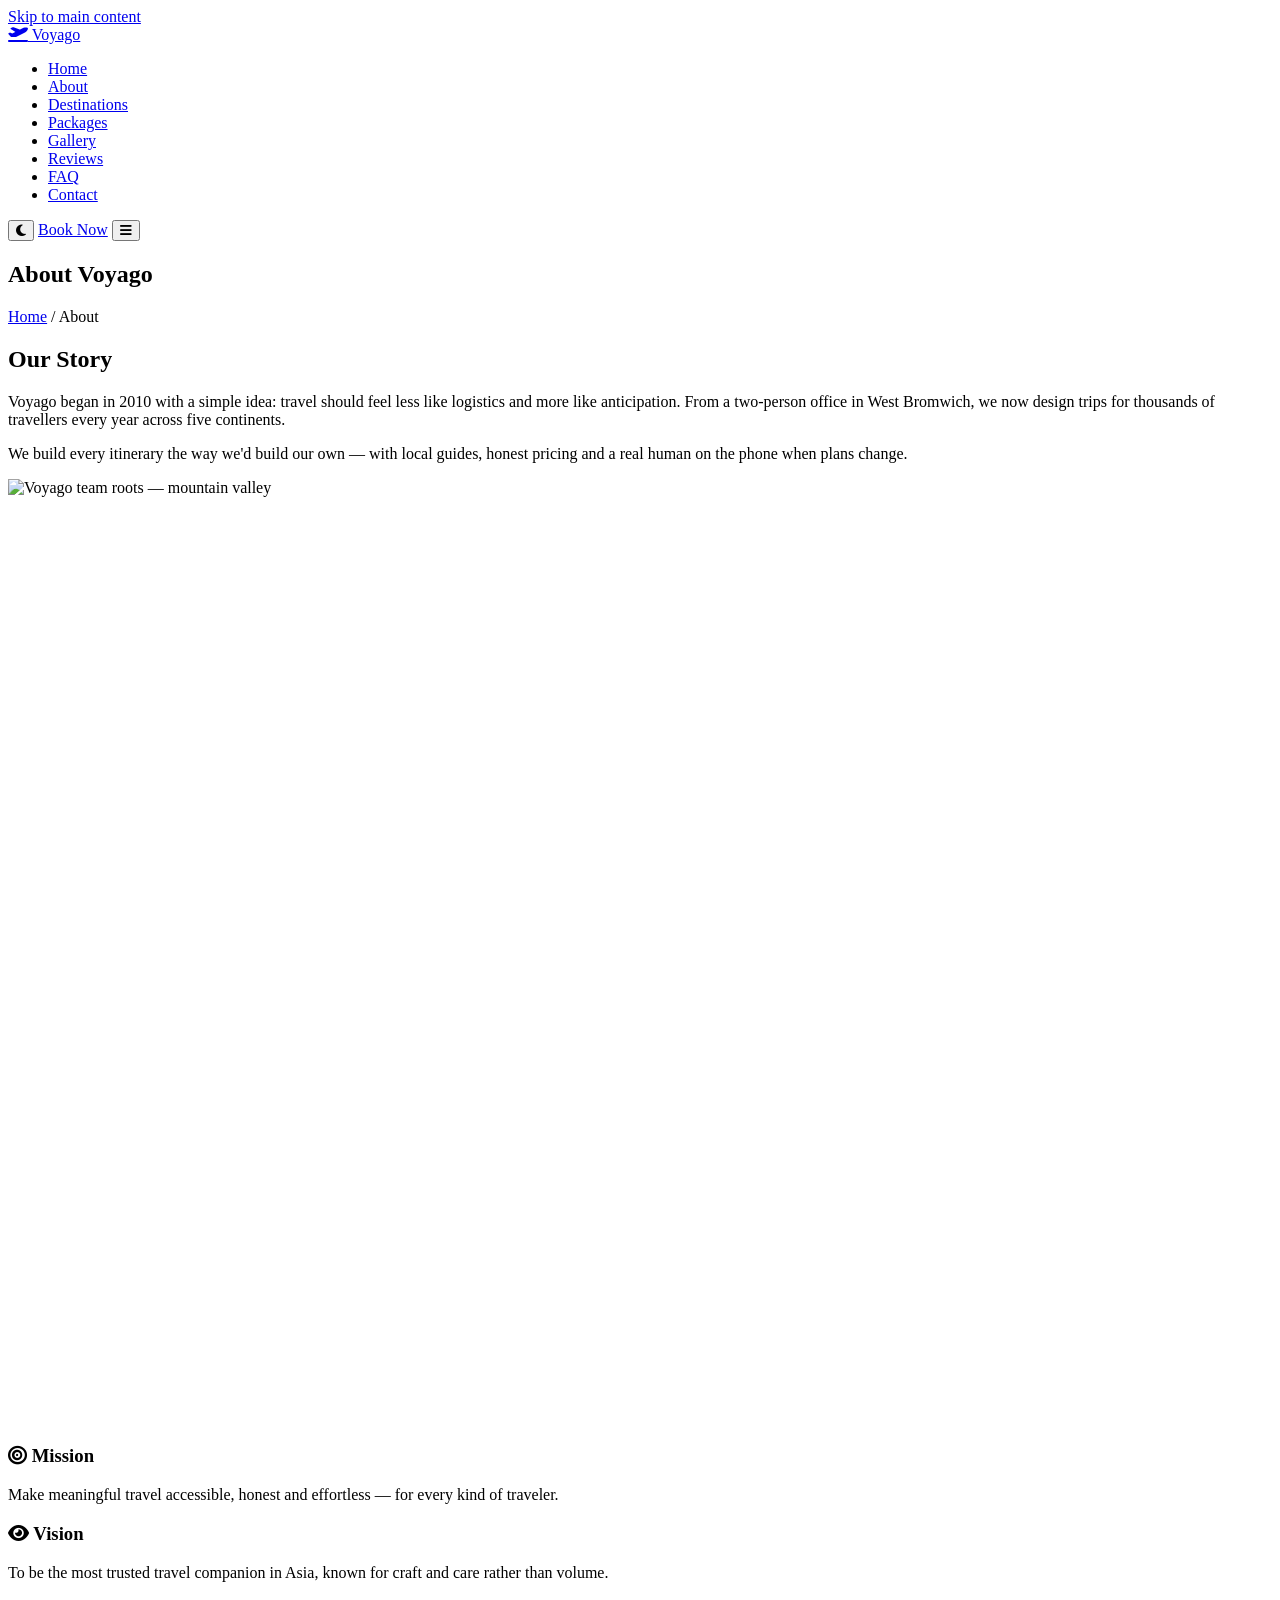
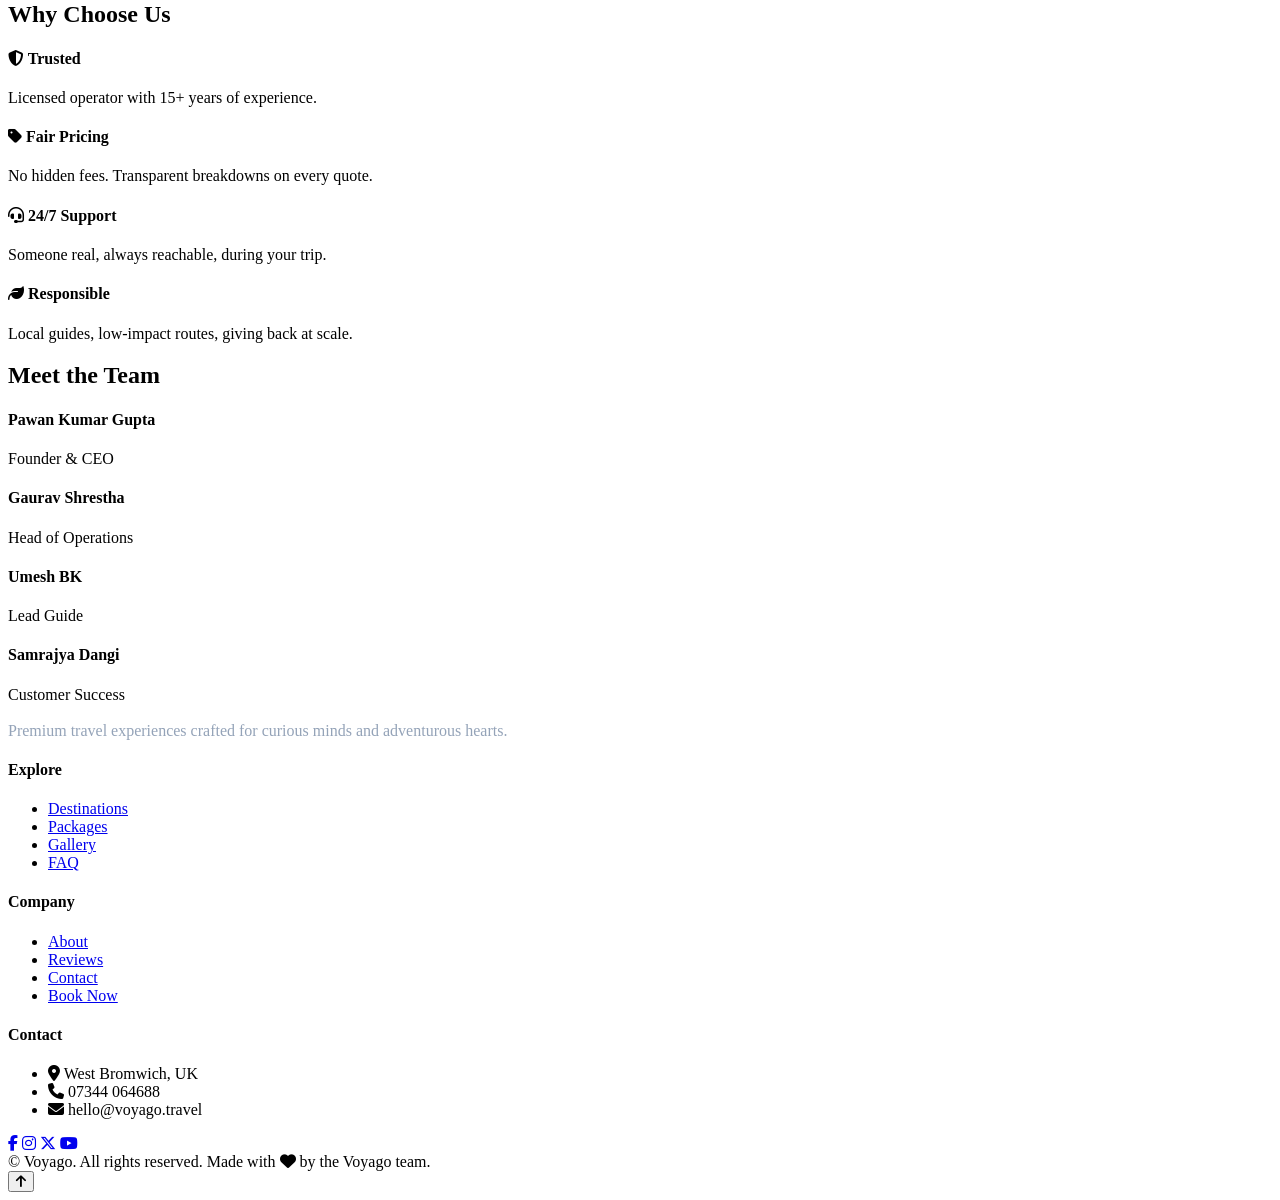
==== about.html @ ce90f22d "Add files via upload" ====
<!DOCTYPE html>
<html lang="en">
<head>
  <meta charset="UTF-8" />
  <meta name="viewport" content="width=device-width, initial-scale=1.0" />
  <meta name="description" content="About Voyago — our story, mission, vision and the people behind the trips." />
  <title>About — Voyago</title>
  <link rel="icon" href="assets/favicon/favicon.ico" />
  <link rel="preconnect" href="https://fonts.googleapis.com" />
  <link rel="preconnect" href="https://fonts.gstatic.com" crossorigin />
  <link href="https://fonts.googleapis.com/css2?family=Open+Sans:wght@400;500;600&family=Poppins:wght@400;500;600;700&display=swap" rel="stylesheet" />
  <link rel="stylesheet" href="https://cdnjs.cloudflare.com/ajax/libs/font-awesome/6.5.1/css/all.min.css" />
  <link rel="stylesheet" href="assets/css/reset.css" />
  <link rel="stylesheet" href="assets/css/variables.css" />
  <link rel="stylesheet" href="assets/css/style.css" />
  <link rel="stylesheet" href="assets/css/components.css" />
  <link rel="stylesheet" href="assets/css/animations.css" />
  <link rel="stylesheet" href="assets/css/responsive.css" />
</head>
<body>
  <a class="skip-link" href="#main">Skip to main content</a>
  <div class="loader" id="loader" aria-hidden="true"><div class="loader-spinner" role="status" aria-label="Loading"></div></div>

  <header class="site-header" role="banner">
    <div class="container">
      <nav class="nav" aria-label="Primary">
        <a href="index.html" class="brand"><i class="fa-solid fa-plane-departure"></i> Voyago</a>
        <ul class="nav-menu" id="navMenu">
          <li><a href="index.html">Home</a></li>
          <li><a href="about.html" class="active">About</a></li>
          <li><a href="destinations.html">Destinations</a></li>
          <li><a href="packages.html">Packages</a></li>
          <li><a href="gallery.html">Gallery</a></li>
          <li><a href="testimonials.html">Reviews</a></li>
          <li><a href="faq.html">FAQ</a></li>
          <li><a href="contact.html">Contact</a></li>
        </ul>
        <div class="nav-actions">
          <button class="theme-toggle" id="themeToggle" aria-label="Toggle dark mode"><i class="fa-solid fa-moon"></i></button>
          <a href="booking.html" class="btn btn-primary">Book Now</a>
          <button class="nav-toggle" id="navToggle" aria-label="Toggle menu" aria-controls="navMenu" aria-expanded="false"><i class="fa-solid fa-bars"></i></button>
        </div>
      </nav>
    </div>
  </header>

  <main id="main">
    <section class="page-banner">
      <div class="container">
        <h1>About Voyago</h1>
        <nav class="breadcrumb" aria-label="Breadcrumb"><a href="index.html">Home</a> / <span>About</span></nav>
      </div>
    </section>

    <section class="section">
      <div class="container grid-2">
        <div class="reveal left">
          <h2>Our Story</h2>
          <p style="margin-top: var(--sp-3);">Voyago began in 2010 with a simple idea: travel should feel less like logistics and more like anticipation. From a two-person office in West Bromwich, we now design trips for thousands of travellers every year across five continents.</p>
          <p style="margin-top: var(--sp-3);">We build every itinerary the way we'd build our own — with local guides, honest pricing and a real human on the phone when plans change.</p>
        </div>
        <div class="reveal right" style="border-radius:var(--radius-lg); aspect-ratio:4/3; overflow:hidden;">
          <img src="assets/images/gallery/alpine-valley.webp" alt="Voyago team roots — mountain valley" loading="lazy" style="width:100%; height:100%; object-fit:cover; display:block;">
        </div>
      </div>
    </section>

    <section class="section" style="background: var(--color-surface);">
      <div class="container">
        <div class="grid-2">
          <div class="card reveal">
            <div class="card-body">
              <h3><i class="fa-solid fa-bullseye" style="color:var(--color-primary);"></i> Mission</h3>
              <p style="margin-top:var(--sp-3);">Make meaningful travel accessible, honest and effortless — for every kind of traveler.</p>
            </div>
          </div>
          <div class="card reveal">
            <div class="card-body">
              <h3><i class="fa-solid fa-eye" style="color:var(--color-secondary);"></i> Vision</h3>
              <p style="margin-top:var(--sp-3);">To be the most trusted travel companion in Asia, known for craft and care rather than volume.</p>
            </div>
          </div>
        </div>
      </div>
    </section>

    <section class="section">
      <div class="container">
        <h2 class="section-title reveal">Why Choose Us</h2>
        <div class="grid-4 stagger">
          <div class="card"><div class="card-body"><h4><i class="fa-solid fa-shield-halved" style="color:var(--color-primary);"></i> Trusted</h4><p>Licensed operator with 15+ years of experience.</p></div></div>
          <div class="card"><div class="card-body"><h4><i class="fa-solid fa-tag" style="color:var(--color-primary);"></i> Fair Pricing</h4><p>No hidden fees. Transparent breakdowns on every quote.</p></div></div>
          <div class="card"><div class="card-body"><h4><i class="fa-solid fa-headset" style="color:var(--color-primary);"></i> 24/7 Support</h4><p>Someone real, always reachable, during your trip.</p></div></div>
          <div class="card"><div class="card-body"><h4><i class="fa-solid fa-leaf" style="color:var(--color-primary);"></i> Responsible</h4><p>Local guides, low-impact routes, giving back at scale.</p></div></div>
        </div>
      </div>
    </section>

    <section class="section" style="background: var(--color-surface);">
      <div class="container">
        <h2 class="section-title reveal">Meet the Team</h2>
        <div class="grid-4 stagger">
          <div class="team-card">
            <div class="team-avatar" style="background:linear-gradient(135deg,#0d6efd,#20c997);"></div>
            <h4>Pawan Kumar Gupta</h4>
            <span class="team-role">Founder & CEO</span>
          </div>
          <div class="team-card">
            <div class="team-avatar" style="background:linear-gradient(135deg,#f59e0b,#dc2626);"></div>
            <h4>Gaurav Shrestha</h4>
            <span class="team-role">Head of Operations</span>
          </div>
          <div class="team-card">
            <div class="team-avatar" style="background:linear-gradient(135deg,#10b981,#059669);"></div>
            <h4>Umesh BK</h4>
            <span class="team-role">Lead Guide</span>
          </div>
          <div class="team-card">
            <div class="team-avatar" style="background:linear-gradient(135deg,#8b5cf6,#6366f1);"></div>
            <h4>Samrajya Dangi</h4>
            <span class="team-role">Customer Success</span>
          </div>
        </div>
      </div>
    </section>
  </main>

  <footer class="site-footer" role="contentinfo">
    <div class="container">
      <div class="footer-grid">
        <div>
          <div class="brand" style="color:#fff;"><i class="fa-solid fa-plane-departure"></i> Voyago</div>
          <p style="color:#94a3b8; margin-top: var(--sp-3);">Premium travel experiences crafted for curious minds and adventurous hearts.</p>
        </div>
        <div><h4>Explore</h4><ul><li><a href="destinations.html">Destinations</a></li><li><a href="packages.html">Packages</a></li><li><a href="gallery.html">Gallery</a></li><li><a href="faq.html">FAQ</a></li></ul></div>
        <div><h4>Company</h4><ul><li><a href="about.html">About</a></li><li><a href="testimonials.html">Reviews</a></li><li><a href="contact.html">Contact</a></li><li><a href="booking.html">Book Now</a></li></ul></div>
        <div>
          <h4>Contact</h4>
          <ul>
            <li><i class="fa-solid fa-location-dot"></i> West Bromwich, UK</li>
            <li><i class="fa-solid fa-phone"></i> 07344 064688</li>
            <li><i class="fa-solid fa-envelope"></i> hello@voyago.travel</li>
          </ul>
          <div class="socials" style="margin-top: var(--sp-3);">
            <a href="#" aria-label="Facebook"><i class="fa-brands fa-facebook-f"></i></a>
            <a href="#" aria-label="Instagram"><i class="fa-brands fa-instagram"></i></a>
            <a href="#" aria-label="Twitter"><i class="fa-brands fa-x-twitter"></i></a>
            <a href="#" aria-label="YouTube"><i class="fa-brands fa-youtube"></i></a>
          </div>
        </div>
      </div>
      <div class="footer-bottom">
        <span>&copy; <span id="year"></span> Voyago. All rights reserved.</span>
        <span>Made with <i class="fa-solid fa-heart" style="color:var(--color-danger);"></i> by the Voyago team.</span>
      </div>
    </div>
  </footer>

  <button class="back-to-top" id="backToTop" aria-label="Back to top"><i class="fa-solid fa-arrow-up"></i></button>

  <script src="assets/jquery/jquery.min.js"></script>
  <script src="assets/js/main.js"></script>
  <script src="assets/js/navbar.js"></script>
  <script src="assets/js/storage.js"></script>
  <script src="assets/js/accessibility.js"></script>
  <script src="assets/jquery/custom.jquery.js"></script>
</body>
</html>
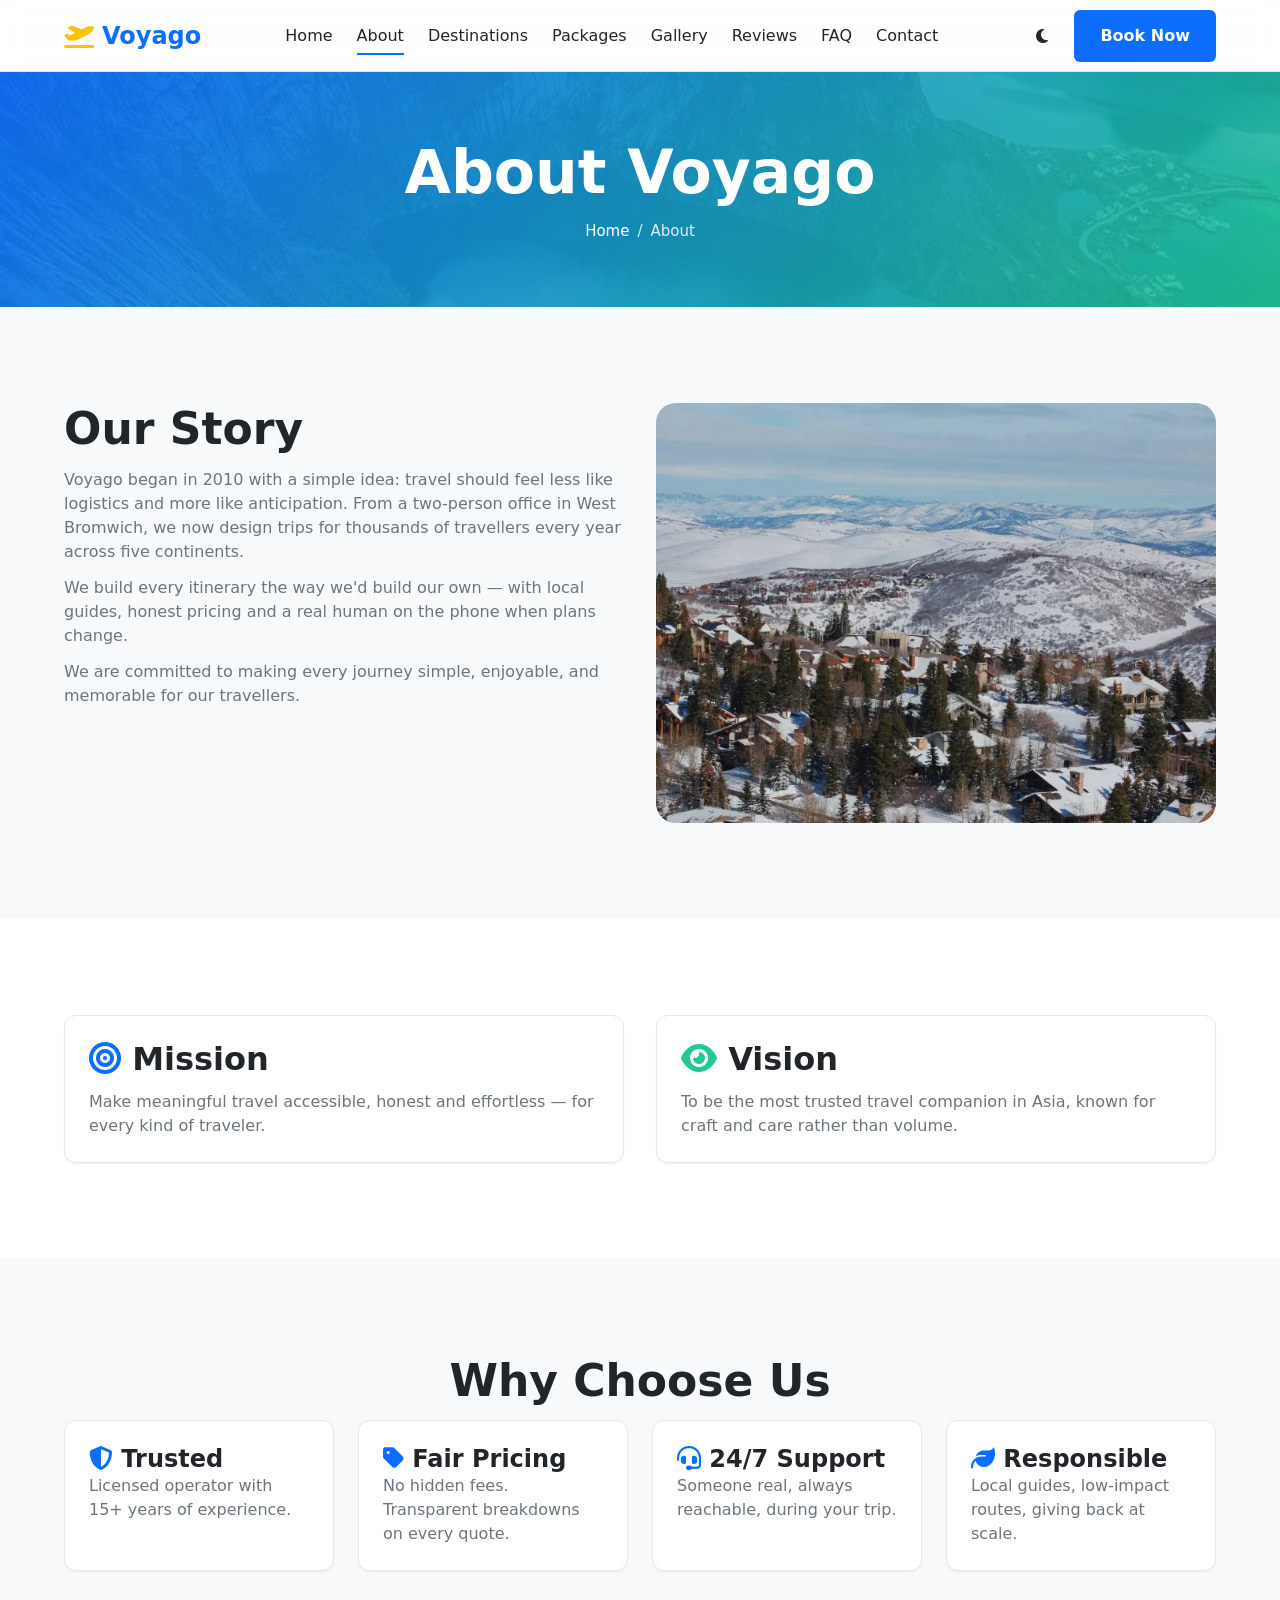
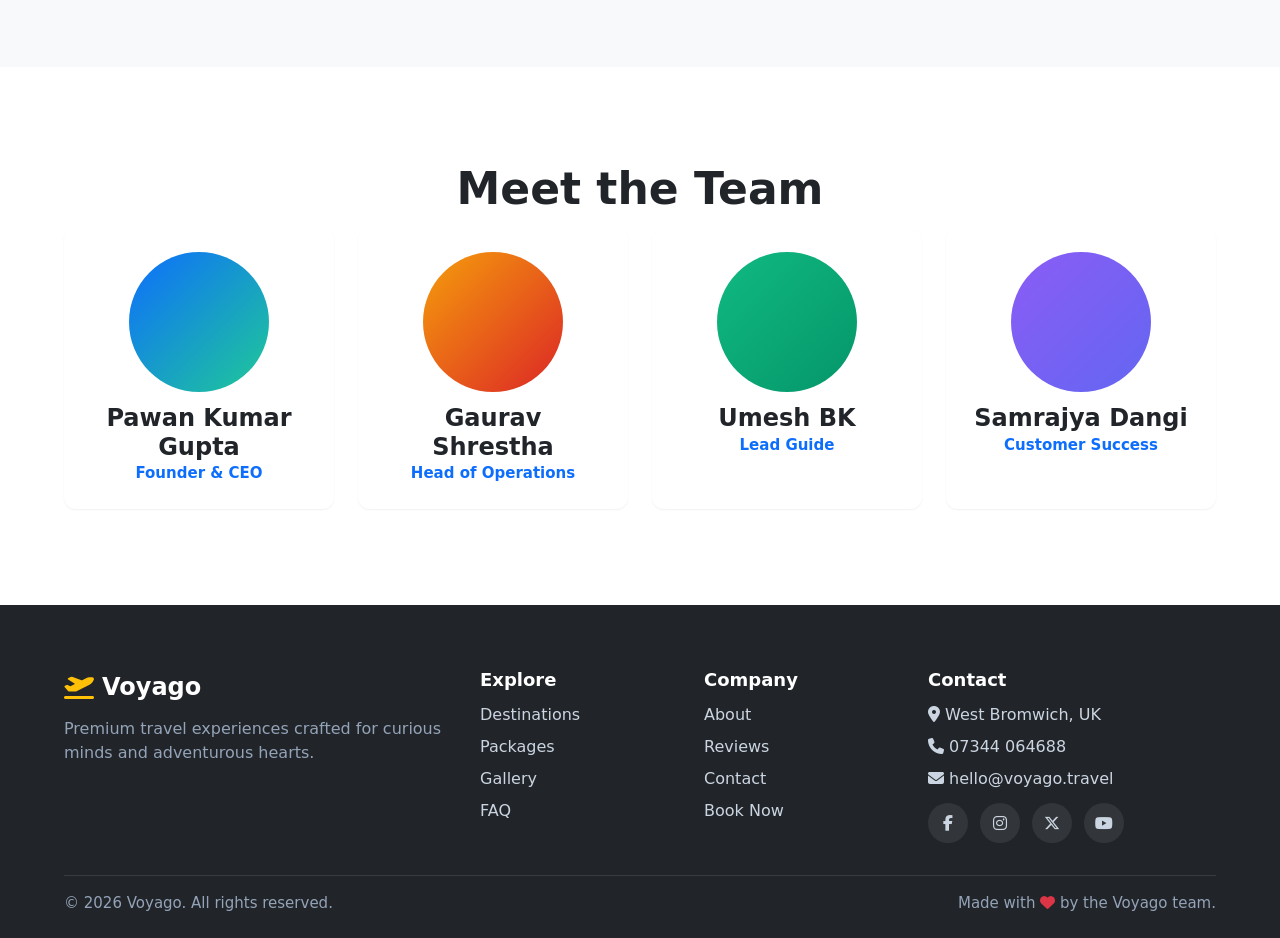
==== commit a78ecc13: "Improve About page content" ====
--- a/about.html
+++ b/about.html
@@ -58,6 +58,7 @@
           <h2>Our Story</h2>
           <p style="margin-top: var(--sp-3);">Voyago began in 2010 with a simple idea: travel should feel less like logistics and more like anticipation. From a two-person office in West Bromwich, we now design trips for thousands of travellers every year across five continents.</p>
           <p style="margin-top: var(--sp-3);">We build every itinerary the way we'd build our own — with local guides, honest pricing and a real human on the phone when plans change.</p>
+          <p style="margin-top: var(--sp-3);">We are committed to making every journey simple, enjoyable, and memorable for our travellers.</p>
         </div>
         <div class="reveal right" style="border-radius:var(--radius-lg); aspect-ratio:4/3; overflow:hidden;">
           <img src="assets/images/gallery/alpine-valley.webp" alt="Voyago team roots — mountain valley" loading="lazy" style="width:100%; height:100%; object-fit:cover; display:block;">
--- a/assets/css/variables.css
+++ b/assets/css/variables.css
@@ -0,0 +1,66 @@
+:root {
+  /* Colors */
+  --color-primary: #0D6EFD;
+  --color-primary-dark: #0a58ca;
+  --color-secondary: #20C997;
+  --color-accent: #FFC107;
+  --color-bg: #F8F9FA;
+  --color-surface: #FFFFFF;
+  --color-dark: #212529;
+  --color-muted: #6c757d;
+  --color-border: #e5e7eb;
+  --color-success: #198754;
+  --color-danger: #dc3545;
+
+  /* Typography */
+  --font-heading: 'Poppins', system-ui, sans-serif;
+  --font-body: 'Open Sans', system-ui, sans-serif;
+  --fs-xs: 0.8125rem;
+  --fs-sm: 0.9375rem;
+  --fs-base: 1rem;
+  --fs-lg: 1.125rem;
+  --fs-xl: 1.5rem;
+  --fs-2xl: 2rem;
+  --fs-3xl: 2.75rem;
+  --fs-hero: clamp(2rem, 5vw, 3.75rem);
+
+  /* Spacing */
+  --sp-1: 0.25rem;
+  --sp-2: 0.5rem;
+  --sp-3: 0.75rem;
+  --sp-4: 1rem;
+  --sp-5: 1.5rem;
+  --sp-6: 2rem;
+  --sp-8: 3rem;
+  --sp-10: 4rem;
+  --sp-12: 6rem;
+
+  /* Layout */
+  --container: 1200px;
+  --radius-sm: 6px;
+  --radius: 12px;
+  --radius-lg: 20px;
+
+  /* Shadow */
+  --shadow-sm: 0 1px 2px rgba(0,0,0,.06);
+  --shadow: 0 6px 16px rgba(15,23,42,.08);
+  --shadow-lg: 0 20px 40px rgba(15,23,42,.15);
+
+  /* Motion */
+  --ease: cubic-bezier(.2,.7,.2,1);
+  --dur: 240ms;
+
+  /* Header */
+  --header-h: 72px;
+}
+
+/* Dark mode */
+[data-theme="dark"] {
+  --color-bg: #0f1419;
+  --color-surface: #1a2029;
+  --color-dark: #f1f5f9;
+  --color-muted: #94a3b8;
+  --color-border: #2a3441;
+  --shadow: 0 6px 16px rgba(0,0,0,.4);
+  --shadow-lg: 0 20px 40px rgba(0,0,0,.5);
+}
--- a/assets/css/style.css
+++ b/assets/css/style.css
@@ -0,0 +1,266 @@
+/* Base layout & typography */
+body {
+  font-family: var(--font-body);
+  font-size: var(--fs-base);
+  color: var(--color-dark);
+  background: var(--color-bg);
+  transition: background var(--dur) var(--ease), color var(--dur) var(--ease);
+}
+
+h1, h2, h3, h4, h5, h6 {
+  font-family: var(--font-heading);
+  line-height: 1.2;
+  font-weight: 600;
+  color: var(--color-dark);
+}
+
+h1 { font-size: var(--fs-hero); }
+h2 { font-size: var(--fs-3xl); }
+h3 { font-size: var(--fs-2xl); }
+h4 { font-size: var(--fs-xl); }
+
+p { color: var(--color-muted); }
+
+a { color: var(--color-primary); transition: color var(--dur) var(--ease); }
+a:hover { color: var(--color-primary-dark); }
+
+.container {
+  width: 100%;
+  max-width: var(--container);
+  margin-inline: auto;
+  padding-inline: var(--sp-5);
+}
+
+.section {
+  padding-block: var(--sp-12);
+}
+
+.section-title {
+  text-align: center;
+  margin-bottom: var(--sp-3);
+}
+
+.section-lead {
+  text-align: center;
+  max-width: 640px;
+  margin: 0 auto var(--sp-8);
+}
+
+.skip-link {
+  position: absolute;
+  left: -9999px;
+  top: 0;
+  background: var(--color-primary);
+  color: #fff;
+  padding: var(--sp-3) var(--sp-4);
+  z-index: 999;
+}
+.skip-link:focus { left: var(--sp-4); top: var(--sp-4); }
+
+/* Header */
+.site-header {
+  position: sticky;
+  top: 0;
+  z-index: 100;
+  background: rgba(255,255,255,.85);
+  backdrop-filter: saturate(180%) blur(12px);
+  border-bottom: 1px solid var(--color-border);
+  height: var(--header-h);
+  display: flex;
+  align-items: center;
+}
+[data-theme="dark"] .site-header { background: rgba(26,32,41,.85); }
+
+.nav {
+  display: flex;
+  align-items: center;
+  justify-content: space-between;
+  gap: var(--sp-4);
+  width: 100%;
+}
+
+.brand {
+  display: inline-flex;
+  align-items: center;
+  gap: var(--sp-2);
+  font-family: var(--font-heading);
+  font-weight: 700;
+  font-size: var(--fs-xl);
+  color: var(--color-primary);
+}
+.brand i { color: var(--color-accent); }
+
+.nav-menu {
+  display: flex;
+  align-items: center;
+  gap: var(--sp-5);
+}
+
+.nav-menu a {
+  color: var(--color-dark);
+  font-weight: 500;
+  padding: var(--sp-2) 0;
+  position: relative;
+}
+.nav-menu a::after {
+  content: '';
+  position: absolute;
+  left: 0; right: 0; bottom: -2px;
+  height: 2px;
+  background: var(--color-primary);
+  transform: scaleX(0);
+  transform-origin: left;
+  transition: transform var(--dur) var(--ease);
+}
+.nav-menu a:hover::after,
+.nav-menu a.active::after { transform: scaleX(1); }
+
+.nav-actions {
+  display: flex;
+  align-items: center;
+  gap: var(--sp-3);
+}
+
+.nav-toggle {
+  display: none;
+  width: 40px;
+  height: 40px;
+  border-radius: var(--radius-sm);
+  color: var(--color-dark);
+}
+
+/* Hero */
+.hero {
+  position: relative;
+  min-height: calc(100vh - var(--header-h));
+  display: grid;
+  place-items: center;
+  color: #fff;
+  overflow: hidden;
+  isolation: isolate;
+}
+.hero::before {
+  content: '';
+  position: absolute; inset: 0;
+  background: linear-gradient(135deg, rgba(13,110,253,.55), rgba(32,201,151,.45)),
+              url('../images/hero/travel-landscape-wide.jpg') center/cover no-repeat;
+  z-index: -1;
+}
+.hero-inner {
+  text-align: center;
+  max-width: 800px;
+  padding-inline: var(--sp-5);
+}
+.hero h1 { color: #fff; margin-bottom: var(--sp-4); }
+.hero p { color: rgba(255,255,255,.9); font-size: var(--fs-lg); margin-bottom: var(--sp-6); }
+.hero-actions { display: flex; gap: var(--sp-3); justify-content: center; flex-wrap: wrap; }
+
+/* Slider */
+.slider {
+  position: relative;
+  width: 100%;
+  height: 100%;
+}
+.slide {
+  position: absolute; inset: 0;
+  opacity: 0;
+  transition: opacity 800ms var(--ease);
+  display: grid;
+  place-items: center;
+  color: #fff;
+  padding: var(--sp-6);
+  text-align: center;
+}
+.slide.active { opacity: 1; }
+.slider-dots {
+  position: absolute;
+  bottom: var(--sp-6);
+  left: 50%;
+  transform: translateX(-50%);
+  display: flex;
+  gap: var(--sp-2);
+  z-index: 2;
+}
+.slider-dot {
+  width: 12px; height: 12px;
+  border-radius: 50%;
+  background: rgba(255,255,255,.4);
+  transition: background var(--dur) var(--ease);
+}
+.slider-dot.active { background: #fff; }
+
+/* Stats */
+.stats-grid {
+  display: grid;
+  grid-template-columns: repeat(4, 1fr);
+  gap: var(--sp-5);
+  text-align: center;
+}
+.stat .num {
+  font-family: var(--font-heading);
+  font-size: 3rem;
+  font-weight: 700;
+  color: var(--color-primary);
+  display: block;
+}
+
+/* Grid layouts */
+.grid-3 { display: grid; grid-template-columns: repeat(3, 1fr); gap: var(--sp-5); }
+.grid-4 { display: grid; grid-template-columns: repeat(4, 1fr); gap: var(--sp-5); }
+.grid-2 { display: grid; grid-template-columns: repeat(2, 1fr); gap: var(--sp-6); }
+
+/* Footer */
+.site-footer {
+  background: var(--color-dark);
+  color: #cbd5e1;
+  padding-block: var(--sp-10) var(--sp-5);
+}
+[data-theme="dark"] .site-footer { background: #0a0f14; }
+.footer-grid {
+  display: grid;
+  grid-template-columns: 2fr 1fr 1fr 1.5fr;
+  gap: var(--sp-6);
+  margin-bottom: var(--sp-6);
+}
+.footer-grid h4 { color: #fff; margin-bottom: var(--sp-3); font-size: var(--fs-lg); }
+.footer-grid a { color: #cbd5e1; }
+.footer-grid a:hover { color: var(--color-accent); }
+.footer-grid ul li { margin-bottom: var(--sp-2); }
+.footer-bottom {
+  border-top: 1px solid rgba(255,255,255,.1);
+  padding-top: var(--sp-4);
+  display: flex;
+  justify-content: space-between;
+  flex-wrap: wrap;
+  gap: var(--sp-3);
+  color: #94a3b8;
+  font-size: var(--fs-sm);
+}
+.socials { display: flex; gap: var(--sp-3); }
+.socials a {
+  width: 40px; height: 40px;
+  border-radius: 50%;
+  background: rgba(255,255,255,.08);
+  display: grid;
+  place-items: center;
+  transition: background var(--dur) var(--ease);
+}
+.socials a:hover { background: var(--color-primary); color: #fff; }
+
+/* Page banner */
+.page-banner {
+  padding-block: var(--sp-10);
+  text-align: center;
+  background: linear-gradient(135deg, rgba(13,110,253,.9), rgba(32,201,151,.85)),
+              url('../images/backgrounds/banner.jpg') center/cover no-repeat;
+  color: #fff;
+}
+.page-banner h1 { color: #fff; }
+.page-banner .breadcrumb {
+  display: inline-flex;
+  gap: var(--sp-2);
+  margin-top: var(--sp-3);
+  color: rgba(255,255,255,.85);
+  font-size: var(--fs-sm);
+}
+.page-banner .breadcrumb a { color: #fff; }
--- a/assets/css/components.css
+++ b/assets/css/components.css
@@ -0,0 +1,376 @@
+/* Buttons */
+.btn {
+  display: inline-flex;
+  align-items: center;
+  justify-content: center;
+  gap: var(--sp-2);
+  padding: var(--sp-3) var(--sp-5);
+  border-radius: var(--radius-sm);
+  font-weight: 600;
+  font-family: var(--font-heading);
+  transition: transform var(--dur) var(--ease), background var(--dur) var(--ease), box-shadow var(--dur) var(--ease);
+  cursor: pointer;
+  border: 2px solid transparent;
+  text-align: center;
+}
+.btn-primary { background: var(--color-primary); color: #fff; }
+.btn-primary:hover { background: var(--color-primary-dark); color: #fff; transform: translateY(-2px); box-shadow: var(--shadow); }
+.btn-secondary { background: var(--color-secondary); color: #fff; }
+.btn-secondary:hover { background: #17a37b; color: #fff; transform: translateY(-2px); }
+.btn-outline { background: transparent; color: currentColor; border-color: currentColor; }
+.btn-outline:hover { background: currentColor; color: var(--color-primary); }
+.btn-ghost { background: transparent; color: var(--color-primary); }
+.btn-ghost:hover { background: rgba(13,110,253,.1); }
+.btn-lg { padding: var(--sp-4) var(--sp-6); font-size: var(--fs-lg); }
+.btn-block { width: 100%; }
+
+/* Cards */
+.card {
+  background: var(--color-surface);
+  border-radius: var(--radius);
+  overflow: hidden;
+  box-shadow: var(--shadow-sm);
+  transition: transform var(--dur) var(--ease), box-shadow var(--dur) var(--ease);
+  border: 1px solid var(--color-border);
+}
+.card:hover { transform: translateY(-6px); box-shadow: var(--shadow-lg); }
+.card-media { position: relative; aspect-ratio: 4/3; overflow: hidden; }
+.card-media img { width: 100%; height: 100%; object-fit: cover; transition: transform 500ms var(--ease); }
+.card:hover .card-media img { transform: scale(1.06); }
+.card-body { padding: var(--sp-5); }
+.card-title { font-size: var(--fs-lg); margin-bottom: var(--sp-2); }
+.card-meta { display: flex; justify-content: space-between; align-items: center; margin-top: var(--sp-4); }
+.card-price { color: var(--color-primary); font-weight: 700; font-family: var(--font-heading); font-size: var(--fs-lg); }
+.card-tag {
+  position: absolute; top: var(--sp-3); left: var(--sp-3);
+  background: var(--color-accent);
+  color: var(--color-dark);
+  padding: var(--sp-1) var(--sp-3);
+  border-radius: 999px;
+  font-size: var(--fs-xs);
+  font-weight: 700;
+}
+
+/* Package card extras */
+.pkg-rating { color: var(--color-accent); font-size: var(--fs-sm); }
+.pkg-duration { color: var(--color-muted); font-size: var(--fs-sm); }
+.pkg-includes { margin: var(--sp-3) 0; }
+.pkg-includes li { font-size: var(--fs-sm); color: var(--color-muted); padding-left: var(--sp-4); position: relative; margin-bottom: var(--sp-1); }
+.pkg-includes li::before { content: '\2713'; color: var(--color-secondary); position: absolute; left: 0; font-weight: 700; }
+
+/* Filters */
+.filter-bar {
+  display: flex;
+  gap: var(--sp-2);
+  justify-content: center;
+  flex-wrap: wrap;
+  margin-bottom: var(--sp-6);
+}
+.filter-btn {
+  padding: var(--sp-2) var(--sp-4);
+  border-radius: 999px;
+  background: var(--color-surface);
+  border: 1px solid var(--color-border);
+  color: var(--color-dark);
+  font-weight: 500;
+  transition: all var(--dur) var(--ease);
+}
+.filter-btn:hover { border-color: var(--color-primary); color: var(--color-primary); }
+.filter-btn.active { background: var(--color-primary); color: #fff; border-color: var(--color-primary); }
+
+/* Forms */
+.form { display: grid; gap: var(--sp-4); }
+.form-row { display: grid; grid-template-columns: 1fr 1fr; gap: var(--sp-4); }
+.field { display: grid; gap: var(--sp-2); }
+.field label { font-weight: 500; font-size: var(--fs-sm); }
+.field label .req { color: var(--color-danger); }
+.field input, .field select, .field textarea {
+  padding: var(--sp-3) var(--sp-4);
+  border: 1px solid var(--color-border);
+  border-radius: var(--radius-sm);
+  background: var(--color-surface);
+  color: var(--color-dark);
+  transition: border-color var(--dur) var(--ease), box-shadow var(--dur) var(--ease);
+}
+.field input:focus, .field select:focus, .field textarea:focus {
+  outline: none;
+  border-color: var(--color-primary);
+  box-shadow: 0 0 0 3px rgba(13,110,253,.15);
+}
+.field textarea { min-height: 120px; resize: vertical; }
+.field .error {
+  color: var(--color-danger);
+  font-size: var(--fs-xs);
+  min-height: 1rem;
+}
+.field.invalid input, .field.invalid select, .field.invalid textarea {
+  border-color: var(--color-danger);
+}
+
+/* Alerts */
+.alert {
+  padding: var(--sp-4) var(--sp-5);
+  border-radius: var(--radius-sm);
+  border-left: 4px solid;
+  margin-bottom: var(--sp-4);
+}
+.alert-success { background: rgba(25,135,84,.1); border-color: var(--color-success); color: var(--color-success); }
+.alert-error { background: rgba(220,53,69,.1); border-color: var(--color-danger); color: var(--color-danger); }
+
+/* Booking summary */
+.booking-summary {
+  background: var(--color-surface);
+  border-radius: var(--radius);
+  padding: var(--sp-5);
+  border: 1px solid var(--color-border);
+  box-shadow: var(--shadow-sm);
+}
+.booking-summary h3 { margin-bottom: var(--sp-4); }
+.booking-summary dl {
+  display: grid;
+  grid-template-columns: 1fr 2fr;
+  gap: var(--sp-2) var(--sp-4);
+}
+.booking-summary dt { font-weight: 600; color: var(--color-muted); }
+.booking-summary dd { color: var(--color-dark); }
+
+/* Accordion (FAQ) */
+.accordion { display: grid; gap: var(--sp-3); }
+.accordion-item {
+  background: var(--color-surface);
+  border: 1px solid var(--color-border);
+  border-radius: var(--radius-sm);
+  overflow: hidden;
+}
+.accordion-header {
+  width: 100%;
+  padding: var(--sp-4) var(--sp-5);
+  display: flex;
+  justify-content: space-between;
+  align-items: center;
+  font-weight: 600;
+  font-family: var(--font-heading);
+  color: var(--color-dark);
+  background: transparent;
+  text-align: left;
+}
+.accordion-header .icon { transition: transform var(--dur) var(--ease); }
+.accordion-item.open .accordion-header .icon { transform: rotate(45deg); }
+.accordion-body { padding: 0 var(--sp-5) var(--sp-5); display: none; color: var(--color-muted); }
+
+/* Gallery */
+.gallery-grid {
+  display: grid;
+  grid-template-columns: repeat(4, 1fr);
+  gap: var(--sp-3);
+}
+.gallery-item {
+  position: relative;
+  overflow: hidden;
+  border-radius: var(--radius-sm);
+  aspect-ratio: 1;
+  cursor: pointer;
+}
+.gallery-item img {
+  width: 100%; height: 100%;
+  object-fit: cover;
+  transition: transform 500ms var(--ease);
+}
+.gallery-item:hover img { transform: scale(1.1); }
+.gallery-item::after {
+  content: '\f00e';
+  font-family: 'Font Awesome 6 Free';
+  font-weight: 900;
+  position: absolute;
+  inset: 0;
+  display: grid;
+  place-items: center;
+  color: #fff;
+  background: rgba(13,110,253,.6);
+  opacity: 0;
+  transition: opacity var(--dur) var(--ease);
+}
+.gallery-item:hover::after { opacity: 1; }
+
+/* Lightbox */
+.lightbox {
+  position: fixed;
+  inset: 0;
+  background: rgba(0,0,0,.9);
+  display: none;
+  place-items: center;
+  z-index: 1000;
+  padding: var(--sp-5);
+}
+.lightbox.open { display: grid; }
+.lightbox img { max-width: 90vw; max-height: 90vh; border-radius: var(--radius-sm); }
+.lightbox-close {
+  position: absolute;
+  top: var(--sp-5); right: var(--sp-5);
+  color: #fff;
+  font-size: 2rem;
+}
+
+/* Testimonials */
+.testimonial-card {
+  background: var(--color-surface);
+  border-radius: var(--radius);
+  padding: var(--sp-6);
+  box-shadow: var(--shadow-sm);
+  text-align: center;
+  border: 1px solid var(--color-border);
+}
+.testimonial-avatar {
+  width: 80px; height: 80px;
+  border-radius: 50%;
+  object-fit: cover;
+  margin: 0 auto var(--sp-3);
+}
+.testimonial-quote { font-style: italic; margin-block: var(--sp-3); color: var(--color-dark); }
+.testimonial-author { font-weight: 600; }
+.testimonial-rating { color: var(--color-accent); }
+
+/* Newsletter */
+.newsletter {
+  background: linear-gradient(135deg, var(--color-primary), var(--color-secondary));
+  color: #fff;
+  padding: var(--sp-8);
+  border-radius: var(--radius-lg);
+  text-align: center;
+}
+.newsletter h2 { color: #fff; }
+.newsletter p { color: rgba(255,255,255,.9); margin-bottom: var(--sp-5); }
+.newsletter-form {
+  display: flex;
+  gap: var(--sp-2);
+  max-width: 500px;
+  margin: 0 auto;
+}
+.newsletter-form input {
+  flex: 1;
+  padding: var(--sp-3) var(--sp-4);
+  border-radius: var(--radius-sm);
+  border: none;
+  color: var(--color-dark);
+}
+
+/* Back to top */
+.back-to-top {
+  position: fixed;
+  bottom: var(--sp-5);
+  right: var(--sp-5);
+  width: 48px; height: 48px;
+  border-radius: 50%;
+  background: var(--color-primary);
+  color: #fff;
+  display: grid;
+  place-items: center;
+  box-shadow: var(--shadow);
+  opacity: 0;
+  visibility: hidden;
+  transform: translateY(20px);
+  transition: all var(--dur) var(--ease);
+  z-index: 90;
+}
+.back-to-top.visible { opacity: 1; visibility: visible; transform: translateY(0); }
+
+/* Loading */
+.loader {
+  position: fixed; inset: 0;
+  background: var(--color-bg);
+  display: grid;
+  place-items: center;
+  z-index: 9999;
+  transition: opacity 400ms var(--ease), visibility 400ms var(--ease);
+}
+.loader.hidden { opacity: 0; visibility: hidden; }
+.loader-spinner {
+  width: 60px; height: 60px;
+  border: 4px solid var(--color-border);
+  border-top-color: var(--color-primary);
+  border-radius: 50%;
+  animation: spin 1s linear infinite;
+}
+
+/* Theme toggle button */
+.theme-toggle {
+  width: 40px; height: 40px;
+  border-radius: 50%;
+  color: var(--color-dark);
+  background: transparent;
+  display: grid;
+  place-items: center;
+  transition: background var(--dur) var(--ease);
+}
+.theme-toggle:hover { background: rgba(0,0,0,.05); }
+[data-theme="dark"] .theme-toggle:hover { background: rgba(255,255,255,.08); }
+
+/* Modal */
+.modal {
+  position: fixed; inset: 0;
+  background: rgba(0,0,0,.6);
+  display: none;
+  place-items: center;
+  z-index: 1000;
+  padding: var(--sp-5);
+}
+.modal.open { display: grid; }
+.modal-body {
+  background: var(--color-surface);
+  border-radius: var(--radius);
+  padding: var(--sp-6);
+  max-width: 500px;
+  width: 100%;
+  text-align: center;
+}
+.modal-body i.success { color: var(--color-success); font-size: 3rem; margin-bottom: var(--sp-3); }
+.modal-close { position: absolute; top: var(--sp-4); right: var(--sp-4); color: #fff; font-size: 1.5rem; }
+
+/* Search */
+.search-box {
+  position: relative;
+  max-width: 500px;
+  margin: 0 auto var(--sp-5);
+}
+.search-box input {
+  width: 100%;
+  padding: var(--sp-3) var(--sp-4) var(--sp-3) var(--sp-8);
+  border-radius: 999px;
+  border: 1px solid var(--color-border);
+  background: var(--color-surface);
+}
+.search-box i {
+  position: absolute;
+  left: var(--sp-4);
+  top: 50%;
+  transform: translateY(-50%);
+  color: var(--color-muted);
+}
+
+/* Team */
+.team-card {
+  text-align: center;
+  padding: var(--sp-5);
+  background: var(--color-surface);
+  border-radius: var(--radius);
+  box-shadow: var(--shadow-sm);
+}
+.team-avatar {
+  width: 140px; height: 140px;
+  border-radius: 50%;
+  object-fit: cover;
+  margin: 0 auto var(--sp-3);
+}
+.team-role { color: var(--color-primary); font-size: var(--fs-sm); font-weight: 600; }
+
+/* Map placeholder */
+.map-embed {
+  width: 100%;
+  aspect-ratio: 16/9;
+  background: linear-gradient(135deg, #e0e7ff, #dbeafe);
+  border-radius: var(--radius);
+  display: grid;
+  place-items: center;
+  color: var(--color-muted);
+  border: 1px solid var(--color-border);
+}
--- a/assets/css/animations.css
+++ b/assets/css/animations.css
@@ -0,0 +1,72 @@
+/* Keyframes */
+@keyframes spin { to { transform: rotate(360deg); } }
+
+@keyframes fadeInUp {
+  from { opacity: 0; transform: translateY(30px); }
+  to { opacity: 1; transform: translateY(0); }
+}
+
+@keyframes fadeIn {
+  from { opacity: 0; }
+  to { opacity: 1; }
+}
+
+@keyframes slideInLeft {
+  from { opacity: 0; transform: translateX(-40px); }
+  to { opacity: 1; transform: translateX(0); }
+}
+
+@keyframes slideInRight {
+  from { opacity: 0; transform: translateX(40px); }
+  to { opacity: 1; transform: translateX(0); }
+}
+
+@keyframes float {
+  0%, 100% { transform: translateY(0); }
+  50% { transform: translateY(-10px); }
+}
+
+@keyframes pulse {
+  0%, 100% { transform: scale(1); }
+  50% { transform: scale(1.05); }
+}
+
+/* Scroll reveal */
+.reveal {
+  opacity: 0;
+  transform: translateY(30px);
+  transition: opacity 700ms var(--ease), transform 700ms var(--ease);
+}
+.reveal.in-view {
+  opacity: 1;
+  transform: translateY(0);
+}
+.reveal.left { transform: translateX(-30px); }
+.reveal.left.in-view { transform: translateX(0); }
+.reveal.right { transform: translateX(30px); }
+.reveal.right.in-view { transform: translateX(0); }
+
+/* Utility animations */
+.animate-fadeInUp { animation: fadeInUp 700ms var(--ease) both; }
+.animate-fadeIn { animation: fadeIn 700ms var(--ease) both; }
+.animate-float { animation: float 3s ease-in-out infinite; }
+.animate-pulse { animation: pulse 2s ease-in-out infinite; }
+
+/* Stagger children */
+.stagger > * { animation: fadeInUp 700ms var(--ease) both; }
+.stagger > *:nth-child(1) { animation-delay: 0ms; }
+.stagger > *:nth-child(2) { animation-delay: 100ms; }
+.stagger > *:nth-child(3) { animation-delay: 200ms; }
+.stagger > *:nth-child(4) { animation-delay: 300ms; }
+.stagger > *:nth-child(5) { animation-delay: 400ms; }
+.stagger > *:nth-child(6) { animation-delay: 500ms; }
+
+/* Reduced motion */
+@media (prefers-reduced-motion: reduce) {
+  *, *::before, *::after {
+    animation-duration: 0.01ms !important;
+    animation-iteration-count: 1 !important;
+    transition-duration: 0.01ms !important;
+    scroll-behavior: auto !important;
+  }
+}
--- a/assets/css/responsive.css
+++ b/assets/css/responsive.css
@@ -0,0 +1,68 @@
+/* Laptop */
+@media (max-width: 1199px) {
+  .container { padding-inline: var(--sp-4); }
+  .grid-4 { grid-template-columns: repeat(3, 1fr); }
+  .gallery-grid { grid-template-columns: repeat(3, 1fr); }
+  .footer-grid { grid-template-columns: 2fr 1fr 1fr; }
+  .footer-grid > *:last-child { grid-column: 1 / -1; }
+}
+
+/* Tablet */
+@media (max-width: 991px) {
+  :root { --fs-3xl: 2.25rem; --fs-2xl: 1.75rem; }
+  .stats-grid { grid-template-columns: repeat(2, 1fr); }
+  .grid-3, .grid-4 { grid-template-columns: repeat(2, 1fr); }
+  .gallery-grid { grid-template-columns: repeat(3, 1fr); }
+  .section { padding-block: var(--sp-10); }
+  .nav-toggle { display: grid; place-items: center; }
+  .nav-menu {
+    position: fixed;
+    top: var(--header-h);
+    right: 0;
+    height: calc(100vh - var(--header-h));
+    width: min(80vw, 320px);
+    background: var(--color-surface);
+    flex-direction: column;
+    align-items: flex-start;
+    padding: var(--sp-6);
+    gap: var(--sp-3);
+    box-shadow: var(--shadow-lg);
+    transform: translateX(100%);
+    transition: transform 300ms var(--ease);
+    display: flex;
+  }
+  .nav-menu.open { transform: translateX(0); }
+  .nav-menu a { width: 100%; padding: var(--sp-3) 0; border-bottom: 1px solid var(--color-border); }
+  .nav-menu a::after { display: none; }
+}
+
+/* Mobile */
+@media (max-width: 767px) {
+  :root { --header-h: 64px; --fs-3xl: 2rem; }
+  .grid-2, .grid-3, .grid-4 { grid-template-columns: 1fr; }
+  .form-row { grid-template-columns: 1fr; }
+  .gallery-grid { grid-template-columns: repeat(2, 1fr); }
+  .footer-grid { grid-template-columns: 1fr; }
+  .footer-grid > *:last-child { grid-column: auto; }
+  .footer-bottom { justify-content: center; text-align: center; }
+  .hero { min-height: 80vh; }
+  .newsletter-form { flex-direction: column; }
+  .booking-summary dl { grid-template-columns: 1fr; }
+  .stats-grid { grid-template-columns: 1fr 1fr; }
+}
+
+/* Small mobile */
+@media (max-width: 575px) {
+  .container { padding-inline: var(--sp-3); }
+  .section { padding-block: var(--sp-8); }
+  .gallery-grid { grid-template-columns: 1fr 1fr; gap: var(--sp-2); }
+  .hero-actions { flex-direction: column; }
+  .hero-actions .btn { width: 100%; }
+  .stat .num { font-size: 2.25rem; }
+  .brand { font-size: var(--fs-lg); }
+}
+
+@media (max-width: 360px) {
+  :root { --fs-hero: 1.75rem; --fs-3xl: 1.5rem; }
+  .btn { padding: var(--sp-2) var(--sp-4); }
+}
